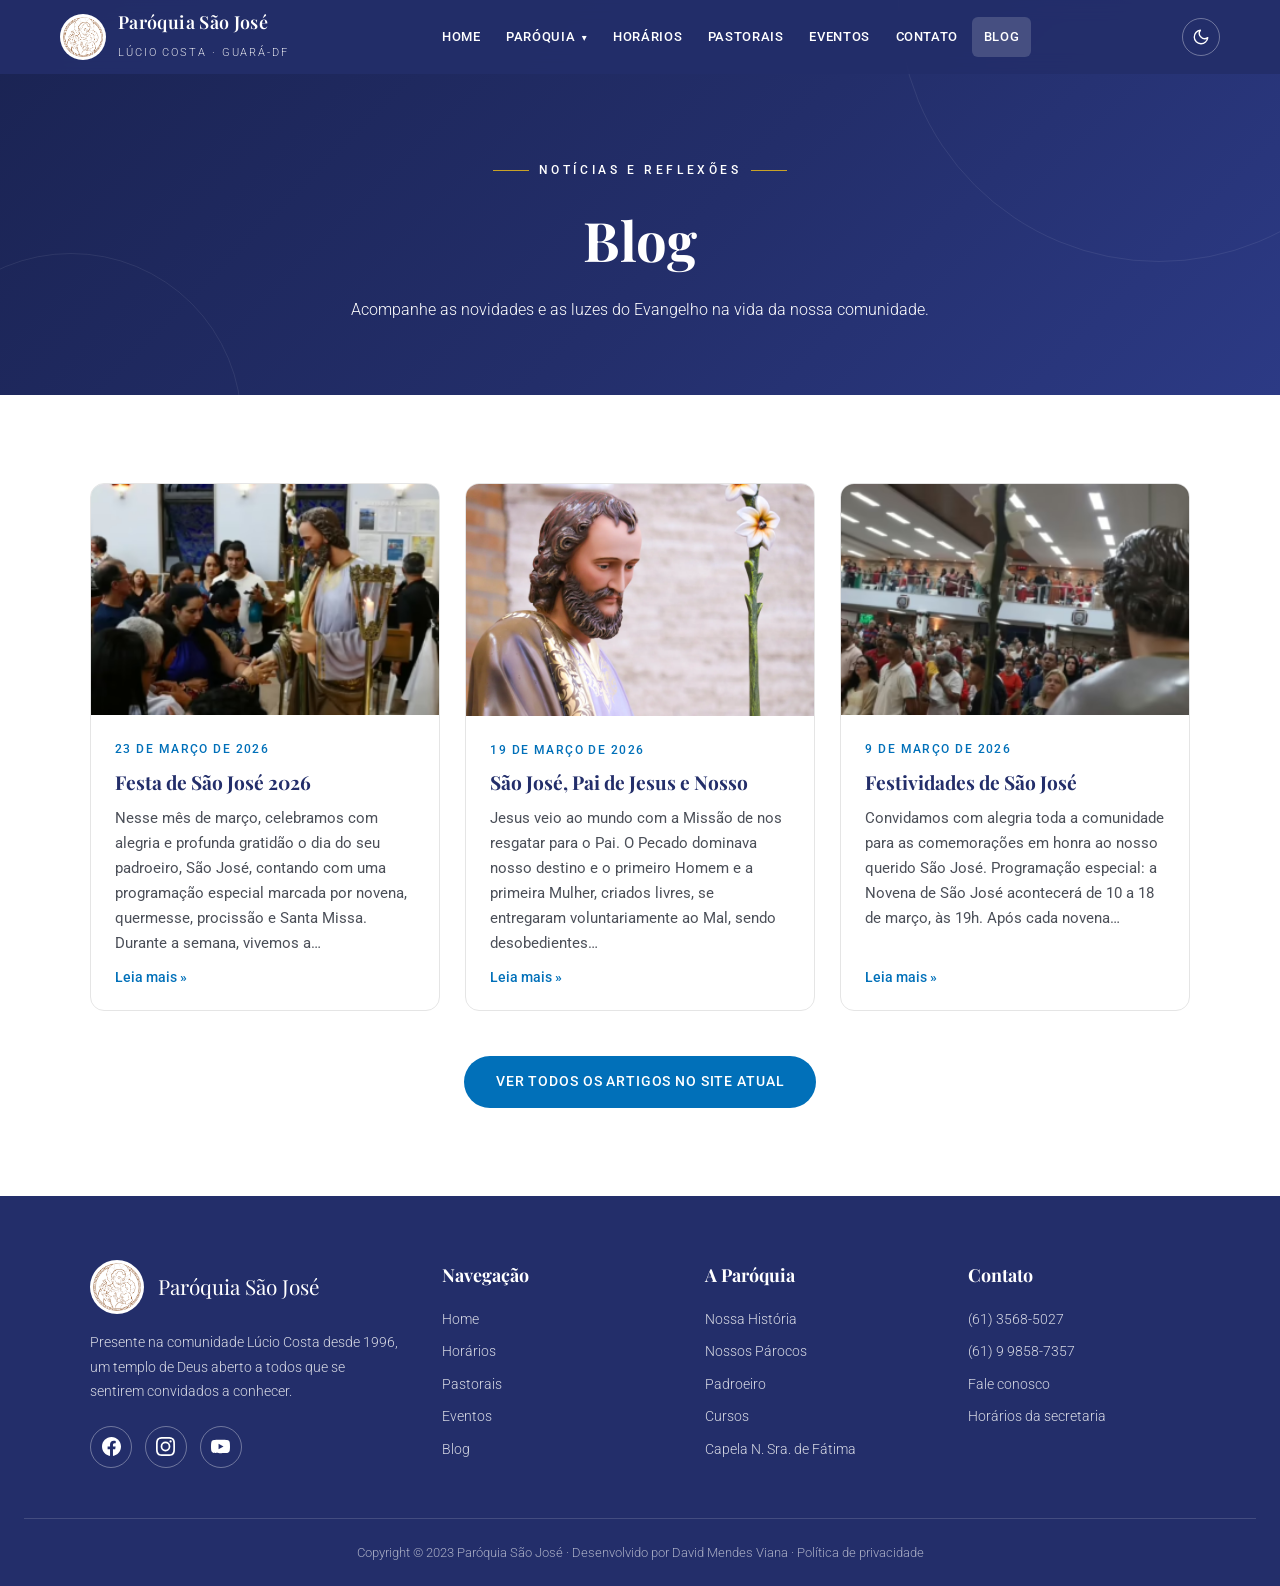
==== blog.html @ 18d9d304 "Site da Paróquia São José — redesign moderno com PWA, dark mode e SEO Co-Authored-By: Claude Fable 5" ====
<!DOCTYPE html>
<html lang="pt-BR">
<head>
<meta charset="UTF-8">
<meta name="viewport" content="width=device-width, initial-scale=1.0">
<title>Blog — Paróquia São José</title>
<meta name="description" content="Notícias, reflexões e comunicados da Paróquia São José.">
<link rel="icon" href="assets/img/cropped-Sao-Jose.png">
<meta name="theme-color" content="#232e6a">
<meta property="og:type" content="website">
<meta property="og:site_name" content="Paróquia São José">
<meta property="og:title" content="Blog — Paróquia São José">
<meta property="og:description" content="Notícias, reflexões e comunicados da Paróquia São José.">
<meta property="og:url" content="https://plc232007.github.io/paroquia-sao-jose/blog.html">
<meta property="og:image" content="https://plc232007.github.io/paroquia-sao-jose/assets/img/igrejacheia.webp">
<meta property="og:locale" content="pt_BR">
<meta name="twitter:card" content="summary_large_image">
<link rel="apple-touch-icon" href="./assets/img/icon-192.png">
<link rel="manifest" href="./manifest.webmanifest">
<link rel="preconnect" href="https://fonts.googleapis.com">
<link rel="preconnect" href="https://fonts.gstatic.com" crossorigin>
<link href="https://fonts.googleapis.com/css2?family=Playfair+Display:ital,wght@0,400;0,600;0,700;1,400&family=Roboto:wght@300;400;500;700&display=swap" rel="stylesheet">
<link rel="stylesheet" href="css/style.css">
</head>
<body data-raiz="./" data-pagina="blog">
<div id="menu-site"></div>

<section class="pagina-hero">
  <span class="selo">Notícias e reflexões</span>
  <h1>Blog</h1>
  <p class="sub">Acompanhe as novidades e as luzes do Evangelho na vida da nossa comunidade.</p>
</section>

<section>
  <div class="container">
    <div class="cards" style="grid-template-columns:repeat(auto-fit,minmax(280px,1fr))">
      <article class="card-blog revelar">
        <img src="assets/img/Festividades-de-Sao-Jose-300x200.avif" alt="Festa de São José 2026">
        <div class="corpo">
          <span class="data">23 de março de 2026</span>
          <h3><a href="https://www.paroquiasaojose.org/2026/03/23/festa-de-sao-jose-2026/" target="_blank" rel="noopener">Festa de São José 2026</a></h3>
          <p>Nesse mês de março, celebramos com alegria e profunda gratidão o dia do seu padroeiro, São José, contando com uma programação especial marcada por novena, quermesse, procissão e Santa Missa. Durante a semana, vivemos a…</p>
          <a class="leia" href="https://www.paroquiasaojose.org/2026/03/23/festa-de-sao-jose-2026/" target="_blank" rel="noopener">Leia mais »</a>
        </div>
      </article>
      <article class="card-blog revelar atraso-1">
        <img src="assets/img/IMG_9497.webp" alt="São José, Pai de Jesus e Nosso">
        <div class="corpo">
          <span class="data">19 de março de 2026</span>
          <h3><a href="https://www.paroquiasaojose.org/2026/03/19/sao-jose-pai-de-jesus-e-nosso/" target="_blank" rel="noopener">São José, Pai de Jesus e Nosso</a></h3>
          <p>Jesus veio ao mundo com a Missão de nos resgatar para o Pai. O Pecado dominava nosso destino e o primeiro Homem e a primeira Mulher, criados livres, se entregaram voluntariamente ao Mal, sendo desobedientes…</p>
          <a class="leia" href="https://www.paroquiasaojose.org/2026/03/19/sao-jose-pai-de-jesus-e-nosso/" target="_blank" rel="noopener">Leia mais »</a>
        </div>
      </article>
      <article class="card-blog revelar atraso-2">
        <img src="assets/img/WhatsApp-Image-2026-03-06-at-19.46.27-300x200.avif" alt="Festividades de São José">
        <div class="corpo">
          <span class="data">9 de março de 2026</span>
          <h3><a href="https://www.paroquiasaojose.org/2026/03/09/festividades-de-sao-jose/" target="_blank" rel="noopener">Festividades de São José</a></h3>
          <p>Convidamos com alegria toda a comunidade para as comemorações em honra ao nosso querido São José. Programação especial: a Novena de São José acontecerá de 10 a 18 de março, às 19h. Após cada novena…</p>
          <a class="leia" href="https://www.paroquiasaojose.org/2026/03/09/festividades-de-sao-jose/" target="_blank" rel="noopener">Leia mais »</a>
        </div>
      </article>
    </div>
    <p class="revelar" style="text-align:center;margin-top:2.8rem">
      <a class="btn btn-azul" href="https://www.paroquiasaojose.org/blog/" target="_blank" rel="noopener">Ver todos os artigos no site atual</a>
    </p>
  </div>
</section>

<div id="rodape-site"></div>
<script src="js/main.js"></script>
</body>
</html>
---- css/style.css ----
/* ==========================================================
   Paróquia São José — folha de estilos compartilhada
   Identidade: azul #232e6a / #0170B9 · Playfair Display + Roboto
   ========================================================== */
:root{
  --azul-escuro:#232e6a;
  --azul-escuro-2:#1a2352;
  --azul:#0170B9;
  --texto:#3a3a3a;
  --texto-suave:#4B4F58;
  --cinza-claro:#F5F5F5;
  --branco:#FFFFFF;
  --borda:#E5E5E5;
  --dourado:#c9a227;
  --superficie:#FFFFFF;
  --titulo:#232e6a;
  --hover-linha:#f0f5fb;
  --nota-bg:#fbf7ea;
  --nota-borda:#f0e6c8;
  --serif:'Playfair Display',Georgia,serif;
  --sans:'Roboto',system-ui,-apple-system,sans-serif;
}
*{margin:0;padding:0;box-sizing:border-box}
html{scroll-behavior:smooth}
body{font-family:var(--sans);color:var(--texto);background:var(--branco);line-height:1.7;overflow-x:hidden}
img{max-width:100%;display:block}
a{color:var(--azul);text-decoration:none}

/* ---------- Header ---------- */
header.topo{
  position:fixed;top:0;left:0;right:0;z-index:100;
  background:rgba(35,46,106,.92);backdrop-filter:blur(10px);
  transition:background .3s,box-shadow .3s;
}
header.topo.scrolled{background:rgba(35,46,106,.98);box-shadow:0 4px 24px rgba(0,0,0,.25)}
.nav-wrap{max-width:1200px;margin:0 auto;display:flex;align-items:center;justify-content:space-between;padding:.6rem 1.25rem}
.brand{display:flex;align-items:center;gap:.75rem;color:#fff}
.brand img{width:46px;height:46px;object-fit:contain;border-radius:50%;background:#fff;padding:3px;transition:transform .4s}
.brand:hover img{transform:rotate(-6deg) scale(1.05)}
.brand-name{font-family:var(--serif);font-size:1.12rem;font-weight:600;letter-spacing:.02em;line-height:1.2}
.brand-sub{font-size:.66rem;font-weight:300;letter-spacing:.18em;text-transform:uppercase;opacity:.85}
nav.menu>ul{display:flex;gap:.1rem;list-style:none;align-items:center}
nav.menu a{color:#fff;font-size:.82rem;font-weight:500;letter-spacing:.05em;text-transform:uppercase;padding:.55rem .75rem;border-radius:6px;display:block;transition:background .25s}
nav.menu a:hover{background:rgba(255,255,255,.12)}
nav.menu a.ativo{background:rgba(255,255,255,.16)}
.tem-sub{position:relative}
.tem-sub>a::after{content:'▾';font-size:.62rem;margin-left:.4rem;display:inline-block;transition:transform .3s}
.submenu{list-style:none;position:absolute;top:100%;left:0;min-width:240px;background:var(--superficie);border-radius:10px;box-shadow:0 18px 44px rgba(20,27,66,.25);padding:.5rem;opacity:0;visibility:hidden;transform:translateY(12px);transition:opacity .28s,transform .28s,visibility .28s}
.tem-sub:hover .submenu,.tem-sub:focus-within .submenu{opacity:1;visibility:visible;transform:translateY(4px)}
.tem-sub:hover>a::after{transform:rotate(180deg)}
.submenu a{color:var(--titulo);text-transform:none;letter-spacing:0;font-size:.9rem;padding:.55rem .8rem;border-radius:7px}
.submenu a:hover{background:var(--cinza-claro);color:var(--azul)}
.menu-btn{display:none;background:none;border:none;cursor:pointer;width:44px;height:44px;position:relative;z-index:110}
.menu-btn span{display:block;width:24px;height:2px;background:#fff;margin:5px auto;border-radius:2px;transition:transform .3s,opacity .3s}
.menu-btn.aberto span:nth-child(1){transform:translateY(7px) rotate(45deg)}
.menu-btn.aberto span:nth-child(2){opacity:0}
.menu-btn.aberto span:nth-child(3){transform:translateY(-7px) rotate(-45deg)}

/* ---------- Heros ---------- */
.hero{min-height:92vh;display:flex;align-items:center;justify-content:center;text-align:center;position:relative;color:#fff;padding:7rem 1.5rem 5rem;overflow:hidden}
.hero-bg{position:absolute;inset:-12% 0;background:center/cover no-repeat;will-change:transform;z-index:-2}
.hero::after{content:'';position:absolute;inset:0;background:linear-gradient(180deg,rgba(35,46,106,.82) 0%,rgba(35,46,106,.6) 50%,rgba(24,32,74,.9) 100%);z-index:-1}
.hero-conteudo{max-width:840px}
.selo{display:inline-flex;align-items:center;gap:.6rem;font-size:.75rem;letter-spacing:.3em;text-transform:uppercase;font-weight:500}
.selo::before,.selo::after{content:'';width:36px;height:1px;background:var(--dourado)}
.hero h1{font-family:var(--serif);font-size:clamp(2.4rem,6.5vw,4.4rem);font-weight:700;margin:.9rem 0 1.2rem}
.hero p.sub{font-size:clamp(1rem,2.2vw,1.2rem);font-weight:300;max-width:660px;margin:0 auto}
.hero .acoes{margin-top:2.4rem;display:flex;gap:1rem;justify-content:center;flex-wrap:wrap}
.hero .anim1{opacity:0;animation:subir 1s .2s forwards}
.hero .anim2{opacity:0;animation:subir 1s .45s forwards}
.hero .anim3{opacity:0;animation:subir 1s .7s forwards}
.hero .anim4{opacity:0;animation:subir 1s .95s forwards}
.seta-baixo{position:absolute;bottom:2rem;left:50%;transform:translateX(-50%);opacity:0;animation:subir 1s 1.3s forwards}
.seta-baixo span{display:block;width:22px;height:22px;border-right:2px solid rgba(255,255,255,.7);border-bottom:2px solid rgba(255,255,255,.7);transform:rotate(45deg);animation:flutuar 1.8s ease-in-out infinite}
@keyframes subir{from{opacity:0;transform:translateY(28px)}to{opacity:1;transform:translateY(0)}}
@keyframes flutuar{0%,100%{transform:rotate(45deg) translate(0,0)}50%{transform:rotate(45deg) translate(6px,6px)}}

/* Hero compacto das páginas internas */
.pagina-hero{position:relative;color:#fff;text-align:center;padding:9.5rem 1.5rem 4.5rem;background:linear-gradient(135deg,var(--azul-escuro-2),var(--azul-escuro) 55%,#2c3a85);overflow:hidden}
.pagina-hero::before{content:'';position:absolute;width:520px;height:520px;border-radius:50%;border:1px solid rgba(255,255,255,.08);top:-260px;right:-140px}
.pagina-hero::after{content:'';position:absolute;width:340px;height:340px;border-radius:50%;border:1px solid rgba(255,255,255,.08);bottom:-200px;left:-100px}
.pagina-hero h1{font-family:var(--serif);font-size:clamp(2.1rem,5vw,3.4rem);font-weight:700;margin:.8rem 0 .6rem;opacity:0;animation:subir .9s .3s forwards}
.pagina-hero .selo{opacity:0;animation:subir .9s .1s forwards}
.pagina-hero p.sub{max-width:640px;margin:0 auto;font-weight:300;opacity:0;animation:subir .9s .5s forwards}
.pagina-hero.com-foto{background:none}
.pagina-hero .foto-fundo{position:absolute;inset:0;background:center/cover no-repeat;z-index:-2}
.pagina-hero .veu{position:absolute;inset:0;background:linear-gradient(180deg,rgba(35,46,106,.88),rgba(26,35,82,.82));z-index:-1}

/* ---------- Seções ---------- */
section{padding:5.5rem 1.5rem}
.container{max-width:1100px;margin:0 auto}
.container-estreito{max-width:820px;margin:0 auto}
.titulo-secao{text-align:center;margin-bottom:3.2rem}
.titulo-secao .rotulo{font-size:.75rem;letter-spacing:.3em;text-transform:uppercase;color:var(--azul);font-weight:500}
.titulo-secao h2{font-family:var(--serif);font-size:clamp(1.9rem,4.5vw,2.8rem);color:var(--titulo);margin-top:.5rem}
.titulo-secao .traco{width:56px;height:3px;background:var(--dourado);margin:1.1rem auto 0;border-radius:2px}
.titulo-secao.esq{text-align:left}
.titulo-secao.esq .traco{margin-left:0}
.fundo-cinza{background:var(--cinza-claro)}
.fundo-degrade{background:linear-gradient(180deg,var(--cinza-claro),var(--branco))}

/* Botões */
.btn{display:inline-block;padding:.85rem 2rem;border-radius:999px;font-weight:500;font-size:.9rem;letter-spacing:.06em;text-transform:uppercase;transition:transform .3s,box-shadow .3s,background .3s;will-change:transform}
.btn-solido{background:var(--dourado);color:#1d1503}
.btn-solido:hover{transform:translateY(-3px);box-shadow:0 12px 28px rgba(201,162,39,.4)}
.btn-contorno{border:1.5px solid rgba(255,255,255,.65);color:#fff}
.btn-contorno:hover{background:rgba(255,255,255,.14);transform:translateY(-3px)}
.btn-azul{background:var(--azul);color:#fff}
.btn-azul:hover{background:var(--azul-escuro);transform:translateY(-3px);box-shadow:0 12px 28px rgba(1,112,185,.35)}

/* Cards */
.cards{display:grid;grid-template-columns:repeat(auto-fit,minmax(260px,1fr));gap:1.6rem}
.card{background:var(--superficie);border:1px solid var(--borda);border-radius:14px;padding:2.2rem 1.8rem;transition:transform .35s,box-shadow .35s,border-color .35s}
.card:hover{transform:translateY(-6px);box-shadow:0 18px 44px rgba(35,46,106,.13);border-color:var(--azul)}
.card.centro{text-align:center}
.card .icone{width:62px;height:62px;margin-bottom:1.2rem;border-radius:50%;background:linear-gradient(135deg,var(--azul-escuro),var(--azul));display:flex;align-items:center;justify-content:center}
.card.centro .icone{margin-left:auto;margin-right:auto}
.card .icone svg{width:28px;height:28px;fill:none;stroke:#fff;stroke-width:1.7;stroke-linecap:round;stroke-linejoin:round}
.card h3{font-family:var(--serif);color:var(--titulo);font-size:1.25rem;margin-bottom:.7rem}
.card p{font-size:.95rem;color:var(--texto-suave)}
.card .numero{font-family:var(--serif);font-size:2.6rem;font-weight:700;color:var(--azul);line-height:1;display:block;margin-bottom:.4rem}

/* Cards com foto (atalhos da home, blog, eventos) */
.card-foto{position:relative;border-radius:14px;overflow:hidden;display:block;box-shadow:0 10px 30px rgba(35,46,106,.12);transition:transform .35s,box-shadow .35s}
.card-foto img{width:100%;aspect-ratio:4/3;object-fit:cover;transition:transform .6s}
.card-foto:hover{transform:translateY(-6px);box-shadow:0 20px 48px rgba(35,46,106,.22)}
.card-foto:hover img{transform:scale(1.06)}
.card-foto .legenda{position:absolute;inset:auto 0 0;padding:2.2rem 1.4rem 1.2rem;background:linear-gradient(transparent,rgba(24,32,74,.92));color:#fff;font-family:var(--serif);font-size:1.35rem;font-weight:600}
.card-foto .legenda small{display:block;font-family:var(--sans);font-size:.72rem;letter-spacing:.2em;text-transform:uppercase;font-weight:400;opacity:.85}

/* Blog */
.card-blog{background:var(--superficie);border:1px solid var(--borda);border-radius:14px;overflow:hidden;display:flex;flex-direction:column;transition:transform .35s,box-shadow .35s}
.card-blog:hover{transform:translateY(-6px);box-shadow:0 18px 44px rgba(35,46,106,.14)}
.card-blog img{aspect-ratio:3/2;object-fit:cover;width:100%}
.card-blog .corpo{padding:1.5rem 1.5rem 1.3rem;display:flex;flex-direction:column;gap:.6rem;flex:1}
.card-blog h3{font-family:var(--serif);font-size:1.2rem;line-height:1.4}
.card-blog h3 a{color:var(--titulo)}
.card-blog h3 a:hover{color:var(--azul)}
.card-blog p{font-size:.92rem;color:var(--texto-suave);flex:1}
.card-blog .data{font-size:.75rem;letter-spacing:.12em;text-transform:uppercase;color:var(--azul);font-weight:500}
.card-blog .leia{font-weight:500;font-size:.88rem}

/* ---------- Linha do tempo ---------- */
.timeline{position:relative;max-width:900px;margin:0 auto}
.timeline::before{content:'';position:absolute;left:50%;top:0;bottom:0;width:2px;background:linear-gradient(var(--borda),var(--azul),var(--borda));transform:translateX(-50%)}
.evento{position:relative;width:50%;padding:0 2.6rem 3.2rem}
.evento:nth-child(odd){left:0;text-align:right}
.evento:nth-child(even){left:50%;text-align:left}
.evento .ponto{position:absolute;top:.35rem;width:16px;height:16px;border-radius:50%;background:var(--superficie);border:4px solid var(--azul);box-shadow:0 0 0 5px rgba(1,112,185,.15)}
.evento:nth-child(odd) .ponto{right:-8px}
.evento:nth-child(even) .ponto{left:-8px}
.evento .ano{font-family:var(--serif);font-size:1.7rem;font-weight:700;color:var(--azul);line-height:1}
.evento h3{font-size:1.05rem;color:var(--titulo);margin:.5rem 0 .55rem;font-weight:700}
.evento p{font-size:.95rem;color:var(--texto-suave)}
.cartao{background:var(--superficie);border:1px solid var(--borda);border-radius:12px;padding:1.5rem 1.6rem;box-shadow:0 8px 28px rgba(35,46,106,.07);transition:transform .35s,box-shadow .35s}
.cartao:hover{transform:translateY(-5px);box-shadow:0 16px 40px rgba(35,46,106,.14)}

/* ---------- Faixa de citação ---------- */
.faixa{position:relative;color:#fff;text-align:center;padding:6.5rem 1.5rem;background:center/cover fixed no-repeat}
.faixa::after{content:'';position:absolute;inset:0;background:rgba(35,46,106,.85)}
.faixa .container{position:relative;z-index:1;max-width:780px}
.faixa blockquote{font-family:var(--serif);font-size:clamp(1.3rem,3vw,1.9rem);font-style:italic;line-height:1.6}
.faixa cite{display:block;margin-top:1.4rem;font-family:var(--sans);font-style:normal;font-size:.8rem;letter-spacing:.25em;text-transform:uppercase;opacity:.85}

/* ---------- Duas colunas texto+foto ---------- */
.duas-colunas{display:grid;grid-template-columns:1.1fr 1fr;gap:3.5rem;align-items:center}
.duas-colunas.invertido{grid-template-columns:1fr 1.1fr}
.duas-colunas .texto p{font-size:1.05rem;color:var(--texto-suave);margin-bottom:1.1rem}
.duas-colunas .texto p:last-child{margin-bottom:0}
.duas-colunas .destaque{font-family:var(--serif);font-size:1.4rem;line-height:1.5;color:var(--titulo);margin-bottom:1.4rem}
.moldura{position:relative}
.moldura img{border-radius:14px;box-shadow:0 24px 60px rgba(35,46,106,.22);width:100%;object-fit:cover}
.moldura::before{content:'';position:absolute;inset:1.2rem -1.2rem -1.2rem 1.2rem;border:2px solid var(--dourado);border-radius:14px;z-index:-1}
.moldura.esq::before{inset:1.2rem 1.2rem -1.2rem -1.2rem}

/* ---------- Tabelas de horários ---------- */
.tabela-horarios{background:var(--superficie);border-radius:14px;overflow:hidden;box-shadow:0 12px 36px rgba(35,46,106,.1);border:1px solid var(--borda)}
.tabela-horarios .cabecalho{background:linear-gradient(135deg,var(--azul-escuro),var(--azul));color:#fff;padding:1.1rem 1.8rem;font-family:var(--serif);font-size:1.15rem;font-weight:600;display:flex;align-items:center;gap:.7rem}
.linha-h{display:flex;justify-content:space-between;align-items:baseline;gap:1rem;padding:1rem 1.8rem;border-bottom:1px solid var(--cinza-claro);transition:background .25s}
.linha-h:last-child{border-bottom:none}
.linha-h:hover{background:var(--hover-linha)}
.linha-h .dia{font-weight:500;color:var(--titulo)}
.linha-h .hora{font-family:var(--serif);font-weight:700;color:var(--azul);text-align:right}
.linha-h .hora small{display:block;font-family:var(--sans);font-weight:400;font-size:.75rem;color:var(--texto-suave)}
.nota{font-size:.85rem;color:var(--texto-suave);padding:.9rem 1.8rem;background:var(--nota-bg);border-top:1px solid var(--nota-borda)}

/* ---------- Acordeão (pastorais, cursos) ---------- */
.acordeao{border:1px solid var(--borda);border-radius:12px;background:var(--superficie);margin-bottom:1rem;overflow:hidden;box-shadow:0 6px 20px rgba(35,46,106,.06);transition:box-shadow .3s}
.acordeao[open]{box-shadow:0 14px 40px rgba(35,46,106,.13)}
.acordeao summary{list-style:none;cursor:pointer;display:flex;align-items:center;gap:1rem;padding:1.2rem 1.5rem;font-weight:600;color:var(--titulo);font-size:1.05rem;transition:background .25s}
.acordeao summary::-webkit-details-marker{display:none}
.acordeao summary:hover{background:var(--cinza-claro)}
.acordeao summary .mais{margin-left:auto;width:28px;height:28px;border-radius:50%;border:1.5px solid var(--azul);color:var(--azul);display:flex;align-items:center;justify-content:center;font-size:1.1rem;font-weight:400;flex-shrink:0;transition:transform .35s,background .35s,color .35s}
.acordeao[open] summary .mais{transform:rotate(45deg);background:var(--azul);color:#fff}
.acordeao .conteudo{padding:.2rem 1.6rem 1.6rem;color:var(--texto-suave);font-size:.96rem}
.acordeao .conteudo p{margin-bottom:.9rem}
.acordeao .conteudo p:last-child{margin-bottom:0}
.acordeao .conteudo ul{margin:.4rem 0 1rem 1.3rem}
.acordeao .conteudo img{border-radius:10px;margin-top:1rem;max-height:340px;object-fit:cover;width:100%}
.busca-wrap{max-width:520px;margin:0 auto 2.6rem;position:relative}
.busca-wrap input{width:100%;padding:.95rem 1.3rem .95rem 3rem;border:1.5px solid var(--borda);border-radius:999px;font-size:1rem;font-family:var(--sans);color:var(--texto);background:var(--superficie);outline:none;transition:border-color .3s,box-shadow .3s}
.busca-wrap input:focus{border-color:var(--azul);box-shadow:0 0 0 4px rgba(1,112,185,.12)}
.busca-wrap svg{position:absolute;left:1.1rem;top:50%;transform:translateY(-50%);width:18px;height:18px;stroke:var(--texto-suave);fill:none;stroke-width:2;stroke-linecap:round}

/* ---------- Perfis (párocos) ---------- */
.perfil{display:grid;grid-template-columns:340px 1fr;gap:3rem;align-items:start;margin-bottom:4.5rem}
.perfil:last-child{margin-bottom:0}
.perfil.invertido{grid-template-columns:1fr 340px}
.perfil.invertido .perfil-foto{order:2}
.perfil-foto img{border-radius:14px;box-shadow:0 20px 50px rgba(35,46,106,.2);width:100%;aspect-ratio:5/6;object-fit:cover}
.perfil h3{font-family:var(--serif);font-size:1.8rem;color:var(--titulo);margin-bottom:.3rem}
.perfil .cargo{font-size:.78rem;letter-spacing:.22em;text-transform:uppercase;color:var(--azul);font-weight:500;display:block;margin-bottom:1.2rem}
.perfil p{color:var(--texto-suave);margin-bottom:1rem}

/* ---------- Blocos de oração ---------- */
.oracao{background:var(--superficie);border-left:4px solid var(--dourado);border-radius:0 14px 14px 0;padding:2rem 2.2rem;box-shadow:0 10px 32px rgba(35,46,106,.08);margin-bottom:1.8rem}
.oracao h3{font-family:var(--serif);color:var(--titulo);font-size:1.35rem;margin-bottom:1rem}
.oracao p{color:var(--texto-suave);margin-bottom:.9rem}
.oracao p:last-child{margin-bottom:0}
.oracao.centrada{text-align:center;border-left:none;border-top:4px solid var(--dourado);border-radius:0 0 14px 14px}

/* ---------- Contato ---------- */
.contato-cards{display:grid;grid-template-columns:repeat(auto-fit,minmax(240px,1fr));gap:1.6rem}
.mapa{border-radius:14px;overflow:hidden;box-shadow:0 16px 44px rgba(35,46,106,.14);border:1px solid var(--borda)}
.mapa iframe{width:100%;height:420px;border:0;display:block}

/* ---------- Revelar ao rolar ---------- */
.revelar{opacity:0;transform:translateY(36px);transition:opacity .8s ease,transform .8s ease}
.revelar.visivel{opacity:1;transform:translateY(0)}
.revelar-esq{opacity:0;transform:translateX(-40px);transition:opacity .8s ease,transform .8s ease}
.revelar-dir{opacity:0;transform:translateX(40px);transition:opacity .8s ease,transform .8s ease}
.revelar-esq.visivel,.revelar-dir.visivel{opacity:1;transform:translateX(0)}
.atraso-1{transition-delay:.12s}
.atraso-2{transition-delay:.24s}
.atraso-3{transition-delay:.36s}

/* ---------- Rodapé ---------- */
footer.rodape{background:var(--azul-escuro);color:#fff;padding:4rem 1.5rem 0}
.rodape-grid{max-width:1100px;margin:0 auto;display:grid;grid-template-columns:1.4fr 1fr 1fr 1fr;gap:2.6rem;padding-bottom:3rem}
.rodape-grid h4{font-family:var(--serif);font-size:1.12rem;margin-bottom:1.1rem}
.rodape-grid p,.rodape-grid a,.rodape-grid li{color:rgba(255,255,255,.82);font-size:.9rem;font-weight:300}
.rodape-grid ul{list-style:none}
.rodape-grid li{margin-bottom:.5rem}
.rodape-grid a:hover{color:#fff;text-decoration:underline}
.rodape-marca{display:flex;align-items:center;gap:.9rem;margin-bottom:1.1rem}
.rodape-marca img{width:54px;height:54px;border-radius:50%;background:#fff;padding:3px}
.rodape-marca span{font-family:var(--serif);font-size:1.3rem}
.sociais{display:flex;gap:.8rem;margin-top:1.3rem}
.sociais a{width:42px;height:42px;border-radius:50%;border:1px solid rgba(255,255,255,.35);display:flex;align-items:center;justify-content:center;transition:background .3s,transform .3s,border-color .3s}
.sociais a:hover{background:var(--azul);border-color:var(--azul);transform:translateY(-4px);text-decoration:none}
.sociais svg{width:19px;height:19px;fill:#fff}
.rodape-base{border-top:1px solid rgba(255,255,255,.15);padding:1.4rem;text-align:center;font-size:.8rem;color:rgba(255,255,255,.6);font-weight:300}
.rodape-base a{color:inherit}

/* ---------- Mobile ---------- */
@media (max-width:940px){
  .menu-btn{display:block}
  nav.menu{position:fixed;inset:0;background:rgba(28,37,88,.98);backdrop-filter:blur(12px);transform:translateX(100%);transition:transform .4s cubic-bezier(.4,0,.2,1);overflow-y:auto;display:flex;align-items:flex-start;justify-content:center;padding:5.5rem 1.5rem 2rem}
  nav.menu.aberto{transform:translateX(0)}
  nav.menu>ul{flex-direction:column;text-align:center;gap:.35rem;width:100%;max-width:400px}
  nav.menu a{font-size:1.08rem;padding:.75rem 1.5rem}
  .submenu{position:static;min-width:0;background:rgba(255,255,255,.07);box-shadow:none;opacity:1;visibility:visible;transform:none;display:none;padding:.35rem;margin-top:.3rem}
  .tem-sub.expandido .submenu{display:block}
  .submenu a{color:#fff;font-size:.95rem}
  .submenu a:hover{background:rgba(255,255,255,.1);color:#fff}
  .duas-colunas,.duas-colunas.invertido{grid-template-columns:1fr;gap:2.5rem}
  .duas-colunas .moldura{order:-1}
  .moldura::before{display:none}
  .perfil,.perfil.invertido{grid-template-columns:1fr}
  .perfil.invertido .perfil-foto{order:0}
  .perfil-foto img{max-width:340px;margin:0 auto}
  .timeline::before{left:10px}
  .evento{width:100%;left:0!important;text-align:left!important;padding:0 0 2.4rem 2.6rem}
  .evento .ponto{left:2px!important;right:auto!important}
  .rodape-grid{grid-template-columns:1fr 1fr;gap:2rem}
  .faixa{background-attachment:scroll}
  section{padding:4rem 1.25rem}
  .pagina-hero{padding:8rem 1.25rem 3.5rem}
}
@media (max-width:560px){
  .rodape-grid{grid-template-columns:1fr;text-align:center}
  .rodape-marca,.sociais{justify-content:center}
  .mapa iframe{height:320px}
}
@media (prefers-reduced-motion:reduce){
  *,*::before,*::after{animation-duration:.01ms!important;transition-duration:.01ms!important}
  html{scroll-behavior:auto}
  .hero .anim1,.hero .anim2,.hero .anim3,.hero .anim4,.seta-baixo,
  .pagina-hero h1,.pagina-hero .selo,.pagina-hero p.sub{opacity:1}
  .revelar,.revelar-esq,.revelar-dir{opacity:1;transform:none}
}

/* ==========================================================
   Tema escuro
   ========================================================== */
:root[data-tema="escuro"]{
  --branco:#0e1326;
  --cinza-claro:#141a30;
  --borda:#2a3255;
  --texto:#d9dcec;
  --texto-suave:#a9b0ca;
  --superficie:#1a2140;
  --titulo:#c9d3ff;
  --azul:#4da3e8;
  --hover-linha:#20294d;
  --nota-bg:#241f0e;
  --nota-borda:#4a3f1a;
}
:root[data-tema="escuro"] .card .icone,
:root[data-tema="escuro"] .tabela-horarios .cabecalho{background:linear-gradient(135deg,#2c3a85,#0170B9)}
:root[data-tema="escuro"] .card-foto .legenda{background:linear-gradient(transparent,rgba(8,11,26,.95))}
:root[data-tema="escuro"] .btn-azul{background:#0170B9}
html{color-scheme:light}
:root[data-tema="escuro"]{color-scheme:dark}

/* Botão de tema no cabeçalho */
.tema-btn{background:none;border:1px solid rgba(255,255,255,.35);border-radius:50%;width:38px;height:38px;min-width:38px;color:#fff;cursor:pointer;display:flex;align-items:center;justify-content:center;margin-left:.6rem;transition:background .3s,transform .3s}
.tema-btn:hover{background:rgba(255,255,255,.15);transform:rotate(18deg)}
.tema-btn svg{width:18px;height:18px;fill:none;stroke:#fff;stroke-width:1.8;stroke-linecap:round;stroke-linejoin:round}

/* Barra de progresso de leitura */
#barraProgresso{position:fixed;top:0;left:0;height:3px;width:0;background:linear-gradient(90deg,var(--dourado),#e8cd63);z-index:200;transition:width .1s linear}

/* Botão voltar ao topo */
#btnTopo{position:fixed;bottom:1.6rem;right:1.6rem;width:46px;height:46px;border-radius:50%;background:var(--azul);color:#fff;border:none;cursor:pointer;box-shadow:0 10px 26px rgba(1,112,185,.4);display:flex;align-items:center;justify-content:center;opacity:0;visibility:hidden;transform:translateY(14px);transition:opacity .35s,transform .35s,visibility .35s,background .3s;z-index:90}
#btnTopo.visivel{opacity:1;visibility:visible;transform:none}
#btnTopo:hover{background:var(--azul-escuro)}
#btnTopo svg{width:20px;height:20px;fill:none;stroke:#fff;stroke-width:2;stroke-linecap:round;stroke-linejoin:round}

/* Lightbox */
#lightbox{position:fixed;inset:0;background:rgba(8,11,26,.93);z-index:300;display:flex;flex-direction:column;align-items:center;justify-content:center;gap:1rem;padding:2rem;opacity:0;visibility:hidden;transition:opacity .3s,visibility .3s;cursor:zoom-out}
#lightbox.aberto{opacity:1;visibility:visible}
#lightbox img{max-width:min(92vw,1100px);max-height:80vh;border-radius:10px;box-shadow:0 30px 80px rgba(0,0,0,.55);transform:scale(.94);transition:transform .3s}
#lightbox.aberto img{transform:scale(1)}
#lightbox .legenda-lb{color:rgba(255,255,255,.85);font-size:.9rem;text-align:center;max-width:640px}
#lightbox .fechar-lb{position:absolute;top:1.2rem;right:1.4rem;background:rgba(255,255,255,.12);border:none;color:#fff;width:44px;height:44px;border-radius:50%;font-size:1.5rem;cursor:pointer;transition:background .3s,transform .3s}
#lightbox .fechar-lb:hover{background:rgba(255,255,255,.25);transform:rotate(90deg)}
.moldura img,.perfil-foto img,.acordeao .conteudo img,a.lightbox{cursor:zoom-in}

/* Efeito Ken Burns no hero */
.hero-bg{animation:kenburns 24s ease-in-out infinite alternate}
@keyframes kenburns{from{scale:1}to{scale:1.1}}

/* Transição entre páginas */
body{animation:aparecerPagina .45s ease both}
@keyframes aparecerPagina{from{opacity:0}to{opacity:1}}
body.saindo{opacity:0;transition:opacity .18s ease}

/* Cartão "próxima missa" do hero */
.proxima-missa{margin-top:2.4rem;display:inline-flex;flex-direction:column;gap:.15rem;background:rgba(255,255,255,.1);border:1px solid rgba(255,255,255,.28);backdrop-filter:blur(8px);border-radius:14px;padding:.95rem 2.2rem}
.proxima-missa .rotulo-pm{font-size:.68rem;letter-spacing:.28em;text-transform:uppercase;opacity:.85}
.proxima-missa .valor-pm{font-family:var(--serif);font-size:1.35rem;font-weight:700}
.proxima-missa .local-pm{font-size:.8rem;font-weight:300;opacity:.9}
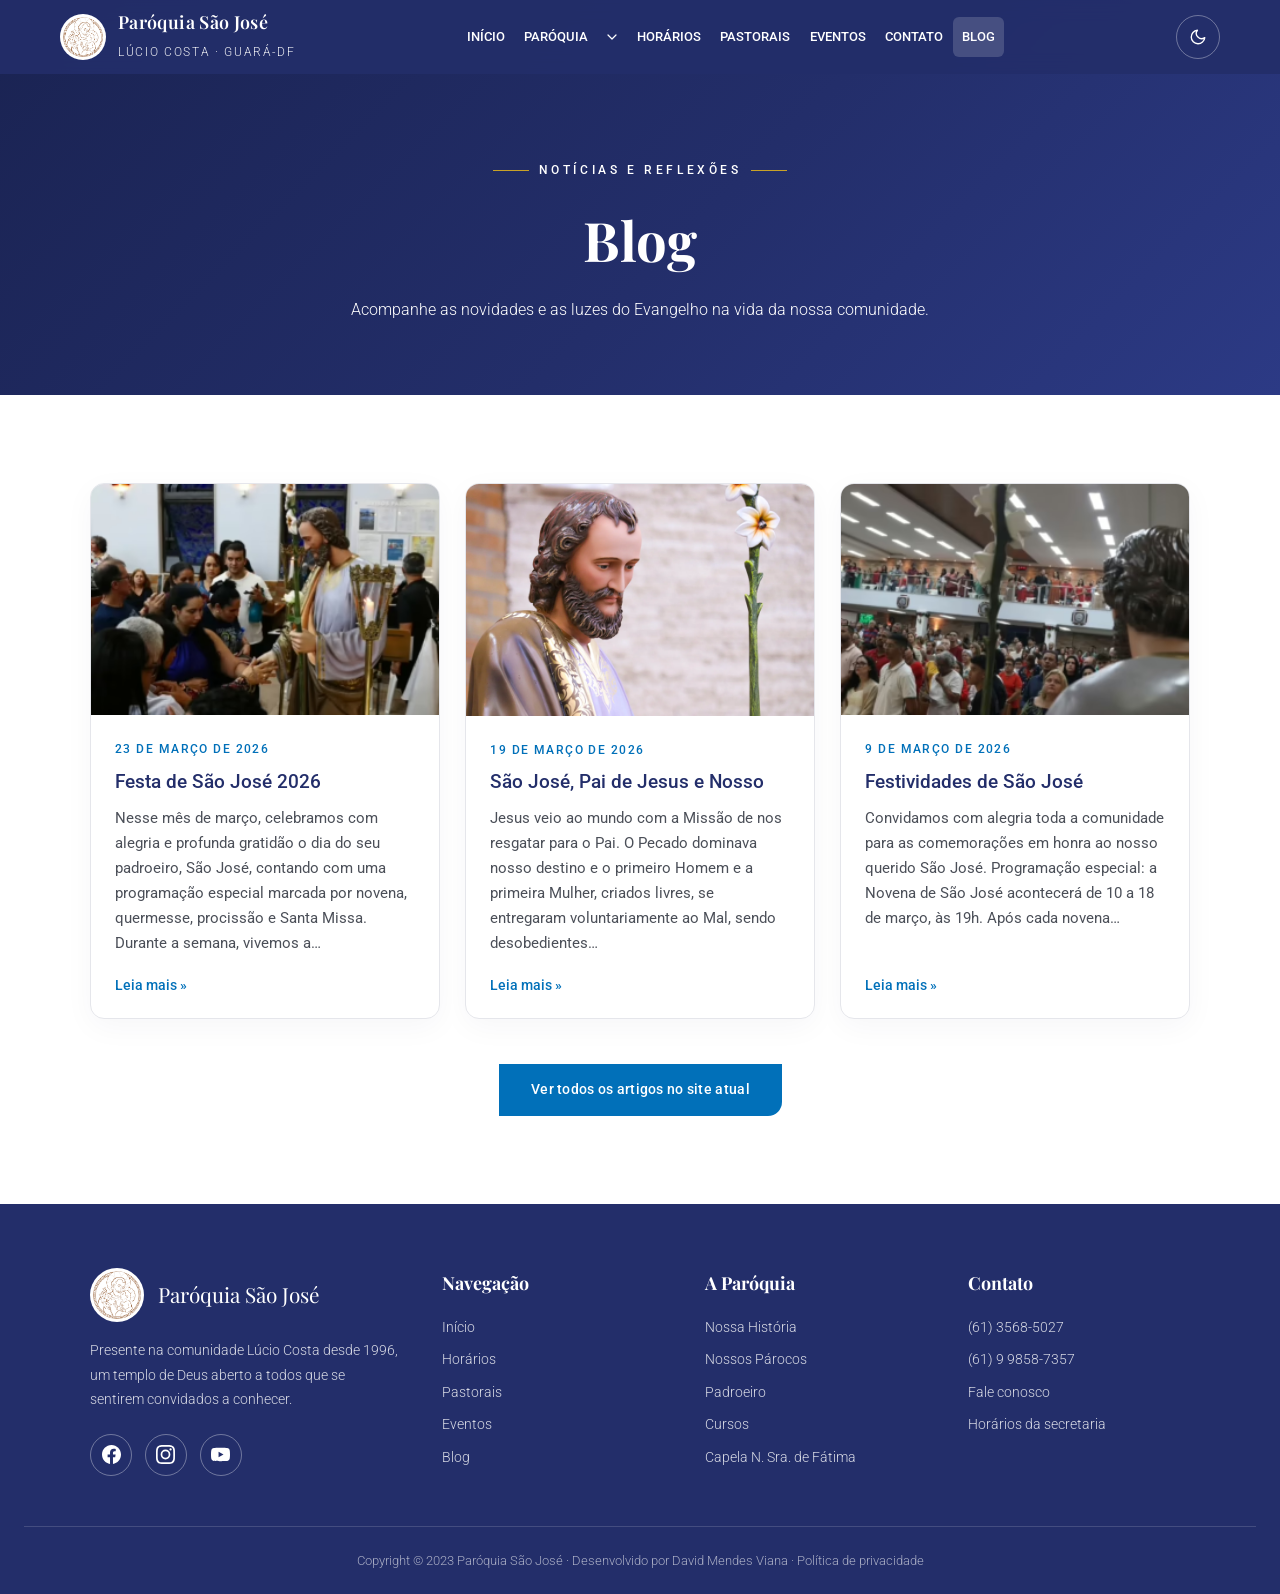
==== commit 0b5448da: "Moderniza interface e corrige navegação e acessibilidade" ====
--- a/blog.html
+++ b/blog.html
@@ -23,7 +23,9 @@
 <link rel="stylesheet" href="css/style.css">
 </head>
 <body data-raiz="./" data-pagina="blog">
+<a class="pular-conteudo" href="#conteudo">Pular para o conteúdo</a>
 <div id="menu-site"></div>
+<main id="conteudo" tabindex="-1">
 
 <section class="pagina-hero">
   <span class="selo">Notícias e reflexões</span>
@@ -35,7 +37,7 @@
   <div class="container">
     <div class="cards" style="grid-template-columns:repeat(auto-fit,minmax(280px,1fr))">
       <article class="card-blog revelar">
-        <img src="assets/img/Festividades-de-Sao-Jose-300x200.avif" alt="Festa de São José 2026">
+        <img loading="lazy" decoding="async" src="assets/img/Festividades-de-Sao-Jose-300x200.avif" alt="Festa de São José 2026">
         <div class="corpo">
           <span class="data">23 de março de 2026</span>
           <h3><a href="https://www.paroquiasaojose.org/2026/03/23/festa-de-sao-jose-2026/" target="_blank" rel="noopener">Festa de São José 2026</a></h3>
@@ -44,7 +46,7 @@
         </div>
       </article>
       <article class="card-blog revelar atraso-1">
-        <img src="assets/img/IMG_9497.webp" alt="São José, Pai de Jesus e Nosso">
+        <img loading="lazy" decoding="async" src="assets/img/IMG_9497.webp" alt="São José, Pai de Jesus e Nosso">
         <div class="corpo">
           <span class="data">19 de março de 2026</span>
           <h3><a href="https://www.paroquiasaojose.org/2026/03/19/sao-jose-pai-de-jesus-e-nosso/" target="_blank" rel="noopener">São José, Pai de Jesus e Nosso</a></h3>
@@ -53,7 +55,7 @@
         </div>
       </article>
       <article class="card-blog revelar atraso-2">
-        <img src="assets/img/WhatsApp-Image-2026-03-06-at-19.46.27-300x200.avif" alt="Festividades de São José">
+        <img loading="lazy" decoding="async" src="assets/img/WhatsApp-Image-2026-03-06-at-19.46.27-300x200.avif" alt="Festividades de São José">
         <div class="corpo">
           <span class="data">9 de março de 2026</span>
           <h3><a href="https://www.paroquiasaojose.org/2026/03/09/festividades-de-sao-jose/" target="_blank" rel="noopener">Festividades de São José</a></h3>
@@ -68,6 +70,7 @@
   </div>
 </section>
 
+</main>
 <div id="rodape-site"></div>
 <script src="js/main.js"></script>
 </body>
--- a/css/style.css
+++ b/css/style.css
@@ -19,6 +19,9 @@
   --nota-borda:#f0e6c8;
   --serif:'Playfair Display',Georgia,serif;
   --sans:'Roboto',system-ui,-apple-system,sans-serif;
+  --azul-escuro-rgb:35,46,106;   /* mesmo azul, em canais, para uso com alpha */
+  --foco:#232e6a;      /* anel de foco escuro — aparece sobre fundo claro */
+  --foco-halo:#ffffff; /* halo claro entre o elemento e o anel — aparece sobre fundo escuro */
 }
 *{margin:0;padding:0;box-sizing:border-box}
 html{scroll-behavior:smooth}
@@ -29,16 +32,16 @@
 /* ---------- Header ---------- */
 header.topo{
   position:fixed;top:0;left:0;right:0;z-index:100;
-  background:rgba(35,46,106,.92);backdrop-filter:blur(10px);
+  background:rgba(var(--azul-escuro-rgb),.92);backdrop-filter:blur(10px);
   transition:background .3s,box-shadow .3s;
 }
-header.topo.scrolled{background:rgba(35,46,106,.98);box-shadow:0 4px 24px rgba(0,0,0,.25)}
+header.topo.scrolled{background:rgba(var(--azul-escuro-rgb),.98);box-shadow:0 4px 24px rgba(0,0,0,.25)}
 .nav-wrap{max-width:1200px;margin:0 auto;display:flex;align-items:center;justify-content:space-between;padding:.6rem 1.25rem}
 .brand{display:flex;align-items:center;gap:.75rem;color:#fff}
 .brand img{width:46px;height:46px;object-fit:contain;border-radius:50%;background:#fff;padding:3px;transition:transform .4s}
 .brand:hover img{transform:rotate(-6deg) scale(1.05)}
 .brand-name{font-family:var(--serif);font-size:1.12rem;font-weight:600;letter-spacing:.02em;line-height:1.2}
-.brand-sub{font-size:.66rem;font-weight:300;letter-spacing:.18em;text-transform:uppercase;opacity:.85}
+.brand-sub{font-size:.74rem;font-weight:300;letter-spacing:.14em;text-transform:uppercase;opacity:.92}
 nav.menu>ul{display:flex;gap:.1rem;list-style:none;align-items:center}
 nav.menu a{color:#fff;font-size:.82rem;font-weight:500;letter-spacing:.05em;text-transform:uppercase;padding:.55rem .75rem;border-radius:6px;display:block;transition:background .25s}
 nav.menu a:hover{background:rgba(255,255,255,.12)}
@@ -48,8 +51,8 @@
 .submenu{list-style:none;position:absolute;top:100%;left:0;min-width:240px;background:var(--superficie);border-radius:10px;box-shadow:0 18px 44px rgba(20,27,66,.25);padding:.5rem;opacity:0;visibility:hidden;transform:translateY(12px);transition:opacity .28s,transform .28s,visibility .28s}
 .tem-sub:hover .submenu,.tem-sub:focus-within .submenu{opacity:1;visibility:visible;transform:translateY(4px)}
 .tem-sub:hover>a::after{transform:rotate(180deg)}
-.submenu a{color:var(--titulo);text-transform:none;letter-spacing:0;font-size:.9rem;padding:.55rem .8rem;border-radius:7px}
-.submenu a:hover{background:var(--cinza-claro);color:var(--azul)}
+nav.menu .submenu a{color:var(--titulo);text-transform:none;letter-spacing:0;font-size:.9rem;padding:.55rem .8rem;border-radius:7px}
+nav.menu .submenu a:hover{background:var(--cinza-claro);color:var(--azul)}
 .menu-btn{display:none;background:none;border:none;cursor:pointer;width:44px;height:44px;position:relative;z-index:110}
 .menu-btn span{display:block;width:24px;height:2px;background:#fff;margin:5px auto;border-radius:2px;transition:transform .3s,opacity .3s}
 .menu-btn.aberto span:nth-child(1){transform:translateY(7px) rotate(45deg)}
@@ -59,7 +62,7 @@
 /* ---------- Heros ---------- */
 .hero{min-height:92vh;display:flex;align-items:center;justify-content:center;text-align:center;position:relative;color:#fff;padding:7rem 1.5rem 5rem;overflow:hidden}
 .hero-bg{position:absolute;inset:-12% 0;background:center/cover no-repeat;will-change:transform;z-index:-2}
-.hero::after{content:'';position:absolute;inset:0;background:linear-gradient(180deg,rgba(35,46,106,.82) 0%,rgba(35,46,106,.6) 50%,rgba(24,32,74,.9) 100%);z-index:-1}
+.hero::after{content:'';position:absolute;inset:0;background:linear-gradient(180deg,rgba(var(--azul-escuro-rgb),.82) 0%,rgba(var(--azul-escuro-rgb),.6) 50%,rgba(24,32,74,.9) 100%);z-index:-1}
 .hero-conteudo{max-width:840px}
 .selo{display:inline-flex;align-items:center;gap:.6rem;font-size:.75rem;letter-spacing:.3em;text-transform:uppercase;font-weight:500}
 .selo::before,.selo::after{content:'';width:36px;height:1px;background:var(--dourado)}
@@ -76,15 +79,13 @@
 @keyframes flutuar{0%,100%{transform:rotate(45deg) translate(0,0)}50%{transform:rotate(45deg) translate(6px,6px)}}
 
 /* Hero compacto das páginas internas */
-.pagina-hero{position:relative;color:#fff;text-align:center;padding:9.5rem 1.5rem 4.5rem;background:linear-gradient(135deg,var(--azul-escuro-2),var(--azul-escuro) 55%,#2c3a85);overflow:hidden}
-.pagina-hero::before{content:'';position:absolute;width:520px;height:520px;border-radius:50%;border:1px solid rgba(255,255,255,.08);top:-260px;right:-140px}
-.pagina-hero::after{content:'';position:absolute;width:340px;height:340px;border-radius:50%;border:1px solid rgba(255,255,255,.08);bottom:-200px;left:-100px}
+.pagina-hero{position:relative;color:#fff;text-align:center;padding:9.5rem 1.5rem 4.5rem;background:linear-gradient(135deg,var(--azul-escuro-2),var(--azul-escuro) 55%,#2c3a85)}
 .pagina-hero h1{font-family:var(--serif);font-size:clamp(2.1rem,5vw,3.4rem);font-weight:700;margin:.8rem 0 .6rem;opacity:0;animation:subir .9s .3s forwards}
 .pagina-hero .selo{opacity:0;animation:subir .9s .1s forwards}
 .pagina-hero p.sub{max-width:640px;margin:0 auto;font-weight:300;opacity:0;animation:subir .9s .5s forwards}
 .pagina-hero.com-foto{background:none}
 .pagina-hero .foto-fundo{position:absolute;inset:0;background:center/cover no-repeat;z-index:-2}
-.pagina-hero .veu{position:absolute;inset:0;background:linear-gradient(180deg,rgba(35,46,106,.88),rgba(26,35,82,.82));z-index:-1}
+.pagina-hero .veu{position:absolute;inset:0;background:linear-gradient(180deg,rgba(var(--azul-escuro-rgb),.88),rgba(26,35,82,.82));z-index:-1}
 
 /* ---------- Seções ---------- */
 section{padding:5.5rem 1.5rem}
@@ -94,13 +95,23 @@
 .titulo-secao .rotulo{font-size:.75rem;letter-spacing:.3em;text-transform:uppercase;color:var(--azul);font-weight:500}
 .titulo-secao h2{font-family:var(--serif);font-size:clamp(1.9rem,4.5vw,2.8rem);color:var(--titulo);margin-top:.5rem}
 .titulo-secao .traco{width:56px;height:3px;background:var(--dourado);margin:1.1rem auto 0;border-radius:2px}
-.titulo-secao.esq{text-align:left}
+.titulo-secao.esq{text-align:left;margin-bottom:1.6rem}
 .titulo-secao.esq .traco{margin-left:0}
+/* Divisor com os símbolos da devoção — a mão estendida (acolhida) e o lírio
+   (fidelidade), alternados entre as seções da home. O resto do site
+   continua com .traco.                                                      */
+.traco-simbolo{display:flex;align-items:center;justify-content:center;gap:.9rem;margin:1.1rem auto 0}
+.traco-simbolo::before,.traco-simbolo::after{content:'';width:46px;height:1px;background:var(--dourado)}
+.traco-simbolo svg{width:40px;height:40px;flex-shrink:0;fill:none;stroke:var(--dourado);stroke-width:1.2;stroke-linecap:round;stroke-linejoin:round}
+.titulo-secao.esq .traco-simbolo{justify-content:flex-start}
 .fundo-cinza{background:var(--cinza-claro)}
 .fundo-degrade{background:linear-gradient(180deg,var(--cinza-claro),var(--branco))}
 
 /* Botões */
-.btn{display:inline-block;padding:.85rem 2rem;border-radius:999px;font-weight:500;font-size:.9rem;letter-spacing:.06em;text-transform:uppercase;transition:transform .3s,box-shadow .3s,background .3s;will-change:transform}
+/* Canto reto com um único canto cortado (14px, mesmo raio dos cards) — no
+   lugar do pill genérico. Raio assimétrico em vez de clip-path porque
+   clip-path recortaria também o outline de foco e as sombras do hover.     */
+.btn{display:inline-block;padding:.85rem 2rem;border-radius:0 0 14px 0;font-weight:500;font-size:.9rem;letter-spacing:.06em;text-transform:uppercase;transition:transform .3s,box-shadow .3s,background .3s;will-change:transform}
 .btn-solido{background:var(--dourado);color:#1d1503}
 .btn-solido:hover{transform:translateY(-3px);box-shadow:0 12px 28px rgba(201,162,39,.4)}
 .btn-contorno{border:1.5px solid rgba(255,255,255,.65);color:#fff}
@@ -113,9 +124,10 @@
 .card{background:var(--superficie);border:1px solid var(--borda);border-radius:14px;padding:2.2rem 1.8rem;transition:transform .35s,box-shadow .35s,border-color .35s}
 .card:hover{transform:translateY(-6px);box-shadow:0 18px 44px rgba(35,46,106,.13);border-color:var(--azul)}
 .card.centro{text-align:center}
-.card .icone{width:62px;height:62px;margin-bottom:1.2rem;border-radius:50%;background:linear-gradient(135deg,var(--azul-escuro),var(--azul));display:flex;align-items:center;justify-content:center}
+/* Ícone em traço fino direto sobre o fundo do card — sem disco de gradiente */
+.card .icone{width:38px;height:38px;margin-bottom:1.1rem;display:flex;align-items:center;justify-content:center}
 .card.centro .icone{margin-left:auto;margin-right:auto}
-.card .icone svg{width:28px;height:28px;fill:none;stroke:#fff;stroke-width:1.7;stroke-linecap:round;stroke-linejoin:round}
+.card .icone svg{width:38px;height:38px;fill:none;stroke:var(--azul-escuro);stroke-width:1.3;stroke-linecap:round;stroke-linejoin:round}
 .card h3{font-family:var(--serif);color:var(--titulo);font-size:1.25rem;margin-bottom:.7rem}
 .card p{font-size:.95rem;color:var(--texto-suave)}
 .card .numero{font-family:var(--serif);font-size:2.6rem;font-weight:700;color:var(--azul);line-height:1;display:block;margin-bottom:.4rem}
@@ -157,7 +169,7 @@
 
 /* ---------- Faixa de citação ---------- */
 .faixa{position:relative;color:#fff;text-align:center;padding:6.5rem 1.5rem;background:center/cover fixed no-repeat}
-.faixa::after{content:'';position:absolute;inset:0;background:rgba(35,46,106,.85)}
+.faixa::after{content:'';position:absolute;inset:0;background:rgba(var(--azul-escuro-rgb),.85)}
 .faixa .container{position:relative;z-index:1;max-width:780px}
 .faixa blockquote{font-family:var(--serif);font-size:clamp(1.3rem,3vw,1.9rem);font-style:italic;line-height:1.6}
 .faixa cite{display:block;margin-top:1.4rem;font-family:var(--sans);font-style:normal;font-size:.8rem;letter-spacing:.25em;text-transform:uppercase;opacity:.85}
@@ -198,9 +210,28 @@
 .acordeao .conteudo ul{margin:.4rem 0 1rem 1.3rem}
 .acordeao .conteudo img{border-radius:10px;margin-top:1rem;max-height:340px;object-fit:cover;width:100%}
 .busca-wrap{max-width:520px;margin:0 auto 2.6rem;position:relative}
-.busca-wrap input{width:100%;padding:.95rem 1.3rem .95rem 3rem;border:1.5px solid var(--borda);border-radius:999px;font-size:1rem;font-family:var(--sans);color:var(--texto);background:var(--superficie);outline:none;transition:border-color .3s,box-shadow .3s}
+.busca-wrap input{width:100%;padding:.95rem 1.3rem .95rem 3rem;border:1.5px solid var(--borda);border-radius:0 0 14px 0;font-size:1rem;font-family:var(--sans);color:var(--texto);background:var(--superficie);outline:none;transition:border-color .3s,box-shadow .3s}
 .busca-wrap input:focus{border-color:var(--azul);box-shadow:0 0 0 4px rgba(1,112,185,.12)}
 .busca-wrap svg{position:absolute;left:1.1rem;top:50%;transform:translateY(-50%);width:18px;height:18px;stroke:var(--texto-suave);fill:none;stroke-width:2;stroke-linecap:round}
+
+/* ---------- Foco visível (navegação por teclado) ----------
+   Anel duplo: halo claro colado no elemento + anel escuro por fora.
+   Sobre fundo claro enxerga-se o anel escuro; sobre fundo escuro (hero,
+   cabeçalho, menu mobile) enxerga-se o halo. Funciona nos dois temas.       */
+a:focus-visible,button:focus-visible,summary:focus-visible,[tabindex]:focus-visible,
+.btn:focus-visible,
+nav.menu a:focus-visible,
+.card:focus-visible{
+  outline:3px solid var(--foco);
+  outline-offset:3px;
+  box-shadow:0 0 0 3px var(--foco-halo);
+}
+/* O acordeão tem overflow:hidden, que cortaria um anel externo — aqui ele vai para dentro */
+.acordeao summary:focus-visible{outline-offset:-4px;box-shadow:none}
+/* Combinações hover+foco: repetem a sombra própria do hover para não perdê-la */
+.btn-solido:hover:focus-visible{box-shadow:0 0 0 3px var(--foco-halo),0 12px 28px rgba(201,162,39,.4)}
+.btn-azul:hover:focus-visible{box-shadow:0 0 0 3px var(--foco-halo),0 12px 28px rgba(1,112,185,.35)}
+.card:hover:focus-visible{box-shadow:0 0 0 3px var(--foco-halo),0 18px 44px rgba(35,46,106,.13)}
 
 /* ---------- Perfis (párocos) ---------- */
 .perfil{display:grid;grid-template-columns:340px 1fr;gap:3rem;align-items:start;margin-bottom:4.5rem}
@@ -232,12 +263,11 @@
 .revelar-esq.visivel,.revelar-dir.visivel{opacity:1;transform:translateX(0)}
 .atraso-1{transition-delay:.12s}
 .atraso-2{transition-delay:.24s}
-.atraso-3{transition-delay:.36s}
 
 /* ---------- Rodapé ---------- */
 footer.rodape{background:var(--azul-escuro);color:#fff;padding:4rem 1.5rem 0}
 .rodape-grid{max-width:1100px;margin:0 auto;display:grid;grid-template-columns:1.4fr 1fr 1fr 1fr;gap:2.6rem;padding-bottom:3rem}
-.rodape-grid h4{font-family:var(--serif);font-size:1.12rem;margin-bottom:1.1rem}
+.rodape-grid h2{font-family:var(--serif);font-size:1.12rem;margin-bottom:1.1rem}
 .rodape-grid p,.rodape-grid a,.rodape-grid li{color:rgba(255,255,255,.82);font-size:.9rem;font-weight:300}
 .rodape-grid ul{list-style:none}
 .rodape-grid li{margin-bottom:.5rem}
@@ -261,8 +291,12 @@
   nav.menu a{font-size:1.08rem;padding:.75rem 1.5rem}
   .submenu{position:static;min-width:0;background:rgba(255,255,255,.07);box-shadow:none;opacity:1;visibility:visible;transform:none;display:none;padding:.35rem;margin-top:.3rem}
   .tem-sub.expandido .submenu{display:block}
-  .submenu a{color:#fff;font-size:.95rem}
-  .submenu a:hover{background:rgba(255,255,255,.1);color:#fff}
+  nav.menu .submenu a{color:#fff;font-size:.95rem}
+  nav.menu .submenu a:hover{background:rgba(255,255,255,.1);color:#fff}
+  /* revelação lateral vira vertical: o translateX empurrava 20px para fora
+     da viewport e só não aparecia por causa do overflow-x:hidden do body */
+  .revelar-esq,.revelar-dir{transform:translateY(28px)}
+  .revelar-esq.visivel,.revelar-dir.visivel{transform:none}
   .duas-colunas,.duas-colunas.invertido{grid-template-columns:1fr;gap:2.5rem}
   .duas-colunas .moldura{order:-1}
   .moldura::before{display:none}
@@ -294,20 +328,24 @@
    Tema escuro
    ========================================================== */
 :root[data-tema="escuro"]{
-  --branco:#0e1326;
-  --cinza-claro:#141a30;
-  --borda:#2a3255;
+  --branco:#1a2038;
+  --cinza-claro:#222a45;
+  --borda:#39426b;
   --texto:#d9dcec;
   --texto-suave:#a9b0ca;
-  --superficie:#1a2140;
+  --superficie:#28304f;
   --titulo:#c9d3ff;
   --azul:#4da3e8;
-  --hover-linha:#20294d;
+  --hover-linha:#333c60;
   --nota-bg:#241f0e;
   --nota-borda:#4a3f1a;
-}
-:root[data-tema="escuro"] .card .icone,
+  /* no escuro o anel inverte: traço claro por fora, vão escuro por dentro */
+  --foco:#c9d3ff;
+  --foco-halo:#141a30;
+}
 :root[data-tema="escuro"] .tabela-horarios .cabecalho{background:linear-gradient(135deg,#2c3a85,#0170B9)}
+/* o traço do ícone precisa clarear no escuro — --azul-escuro somiria no fundo */
+:root[data-tema="escuro"] .card .icone svg{stroke:var(--titulo)}
 :root[data-tema="escuro"] .card-foto .legenda{background:linear-gradient(transparent,rgba(8,11,26,.95))}
 :root[data-tema="escuro"] .btn-azul{background:#0170B9}
 html{color-scheme:light}
@@ -346,8 +384,122 @@
 @keyframes aparecerPagina{from{opacity:0}to{opacity:1}}
 body.saindo{opacity:0;transition:opacity .18s ease}
 
+/* ==========================================================
+   Paleta da devoção — São José das Mãos Piedosas
+   Escopo: body.tema-maos-piedosas, só a página da devoção. Os tokens
+   globais seguem intactos: o azul continua sendo a cor da paróquia,
+   o lilás/terracota é a sub-identidade desta devoção.
+   ========================================================== */
+.tema-maos-piedosas{
+  --lilas:#8a7ba3;             /* túnica da imagem */
+  --dourado-manto:#c9a227;     /* bordado do manto (mesmo valor de --dourado) */
+  --terracota-tunica:#b98a5a;  /* forro terracota do manto */
+  --lirio-branco:#fbf9f2;      /* branco quente dos lírios */
+  /* versões escurecidas para texto pequeno — as de cima não têm contraste AA sobre fundo claro */
+  --lilas-profundo:#5f5178;      --lilas-profundo-rgb:95,81,120;
+  --terracota-profunda:#8a5f38;  --terracota-profunda-rgb:138,95,56;
+}
+/* Hero: véu lilás/terracota no lugar do azul institucional */
+.tema-maos-piedosas .pagina-hero{color:var(--lirio-branco)}
+.tema-maos-piedosas .pagina-hero .veu{background:linear-gradient(180deg,rgba(var(--lilas-profundo-rgb),.88),rgba(var(--terracota-profunda-rgb),.82))}
+.tema-maos-piedosas .pagina-hero .selo::before,
+.tema-maos-piedosas .pagina-hero .selo::after{background:var(--dourado-manto)}
+/* Destaques de texto */
+.tema-maos-piedosas .titulo-secao .rotulo{color:var(--lilas-profundo)}
+.tema-maos-piedosas .titulo-secao .traco{background:linear-gradient(90deg,var(--lilas),var(--terracota-tunica))}
+.tema-maos-piedosas .tabela-horarios .cabecalho{background:linear-gradient(135deg,var(--lilas-profundo),var(--lilas))}
+.tema-maos-piedosas .linha-h .hora{color:var(--terracota-profunda)}
+/* No tema escuro os tons de texto precisam clarear, não escurecer */
+:root[data-tema="escuro"] .tema-maos-piedosas{
+  --lilas-profundo:#c3b4dd;
+  --terracota-profunda:#d8a878;
+}
+:root[data-tema="escuro"] .tema-maos-piedosas .tabela-horarios .cabecalho{background:linear-gradient(135deg,#4a3f63,var(--lilas))}
+
 /* Cartão "próxima missa" do hero */
 .proxima-missa{margin-top:2.4rem;display:inline-flex;flex-direction:column;gap:.15rem;background:rgba(255,255,255,.1);border:1px solid rgba(255,255,255,.28);backdrop-filter:blur(8px);border-radius:14px;padding:.95rem 2.2rem}
 .proxima-missa .rotulo-pm{font-size:.68rem;letter-spacing:.28em;text-transform:uppercase;opacity:.85}
 .proxima-missa .valor-pm{font-family:var(--serif);font-size:1.35rem;font-weight:700}
 .proxima-missa .local-pm{font-size:.8rem;font-weight:300;opacity:.9}
+
+/* Refinamento visual e movimento progressivo */
+:root{--cinza-claro:#f5f4f0;--borda:#e5e6eb}
+html{scroll-padding-top:100px}
+body{animation:none}
+main{min-width:0}
+.hero,.pagina-hero{isolation:isolate}
+.hero{min-height: min(860px,100svh);text-align:left;justify-content:flex-start;padding:10rem max(1.5rem,calc((100vw - 1100px)/2)) 6rem}
+.hero-conteudo{max-width:820px}
+.hero::after{background:linear-gradient(90deg,rgba(15,24,61,.94),rgba(20,32,71,.76) 52%,rgba(20,32,71,.35))}
+.hero h1{font-size:clamp(2.65rem,5.8vw,5rem);font-weight:400;line-height:1.12;letter-spacing:-.035em;margin:1.5rem 0}
+.hero h1 em{color:#eed9a1;font-weight:400}
+.hero p.sub{margin:0;max-width:550px;line-height:1.8}
+.hero .acoes{justify-content:flex-start;margin-top:2rem}
+.hero .selo{letter-spacing:.18em}
+.hero .selo::after{display:none}
+.hero-bg{animation:kenburns 18s ease-out both}
+.hero .anim1,.hero .anim2,.hero .anim3,.hero .anim4{animation-duration:.7s}
+.hero .anim2{animation-delay:.15s}.hero .anim3{animation-delay:.25s}.hero .anim4{animation-delay:.35s}
+.proxima-missa{border-radius:0;background:transparent;backdrop-filter:none;border:0;border-left:2px solid #d6b65f;padding:.2rem 0 .2rem 1.2rem;margin-top:2rem}
+.proxima-missa .valor-pm{font-family:var(--sans);font-size:1rem;font-weight:500}
+.proxima-missa .local-pm::after{content:' · Horário de Brasília'}
+.acessos-rapidos{display:grid;grid-template-columns:repeat(3,1fr);padding:1.8rem 0;border-bottom:1px solid var(--borda)}
+.acessos-rapidos a{display:flex;align-items:center;gap:1.1rem;padding:1rem 1.7rem;color:var(--titulo);transition:background .2s}
+.acessos-rapidos a+a{border-left:1px solid var(--borda)}
+.acessos-rapidos a:hover{background:var(--cinza-claro)}
+.acessos-rapidos strong,.acessos-rapidos small{display:block}
+.acessos-rapidos strong{font-size:1rem;font-weight:500}
+.acessos-rapidos small{font-size:.82rem;color:var(--texto-suave)}
+.acesso-numero{font-size:.75rem;color:var(--azul);font-weight:500}
+.acessos-rapidos a>span:last-child{margin-left:auto;font-size:1.3rem}
+.titulo-secao h2{font-weight:400;letter-spacing:-.025em}
+.card,.card-blog,.tabela-horarios{box-shadow:0 8px 30px rgba(24,32,74,.04)}
+.card-foto{border-radius:8px}.card-foto .legenda{padding:3rem 1.6rem 1.6rem}
+.card-blog h3{font-family:var(--sans);font-weight:500}
+.card-blog .leia{margin-top:.5rem}
+.btn{letter-spacing:.02em;text-transform:none;min-height:48px}
+.revelar,.revelar-esq,.revelar-dir{opacity:1;transform:none}
+.aguarda-revelacao:not(.visivel){opacity:0;transform:translateY(24px)}
+.revelar,.revelar-esq,.revelar-dir{transition:opacity .65s ease,transform .65s cubic-bezier(.2,.7,.2,1)}
+.submenu-btn{display:inline-flex;align-items:center;justify-content:center;width:30px;height:40px;border:0;background:transparent;color:#fff;cursor:pointer;padding:0}
+.submenu-btn svg{width:16px;height:16px;fill:none;stroke:currentColor;stroke-width:1.8;stroke-linecap:round;stroke-linejoin:round;transition:transform .25s}
+.tem-sub.expandido>.submenu-btn svg{transform:rotate(180deg)}
+@media(min-width:941px){.tem-sub:hover>.submenu-btn svg,.tem-sub:focus-within>.submenu-btn svg{transform:rotate(180deg)}}
+.tem-sub{display:flex;align-items:center;flex-wrap:wrap}
+.tem-sub>a::after{display:none}
+.tem-sub.expandido .submenu{opacity:1;visibility:visible;transform:none}
+.tema-btn{width:44px;height:44px;min-width:44px}
+.pular-conteudo{position:fixed;top:8px;left:8px;z-index:400;background:var(--superficie);padding:.75rem 1rem;transform:translateY(-160%)}
+.pular-conteudo:focus{transform:none}
+.resultado-busca{text-align:center;color:var(--texto-suave);margin:-1rem auto 2rem}
+.resultado-busca:empty{display:none}
+[hidden]{display:none!important}
+:root[data-tema="escuro"] h2[style*="--azul-escuro"]{color:var(--titulo)!important}
+@media(min-width:941px){nav.menu a{padding:.55rem .55rem;letter-spacing:0}}
+@media(max-width:940px){
+ nav.menu{height:100dvh;visibility:hidden}
+ nav.menu.aberto{visibility:visible}
+ .tem-sub{justify-content:center;width:100%}.submenu{width:100%}
+ .hero{min-height:760px;padding-top:9rem}
+ .acessos-rapidos{margin:0 1.25rem}.acessos-rapidos a{padding:1rem;gap:.65rem}
+ .acesso-numero{display:none}
+}
+@media(max-width:600px){
+ .hero{min-height:auto;padding:8.5rem 1.25rem 5rem}.hero h1{font-size:clamp(2.5rem,9vw,3.5rem)}
+ .hero .selo{font-size:.65rem;letter-spacing:.1em}.hero .selo::before{width:20px}
+ .hero .acoes{gap:.7rem}.hero .btn{padding:.8rem 1.1rem}
+ .brand-name{font-size:1rem}.brand-sub{font-size:.6rem;letter-spacing:.08em}.brand{gap:.5rem}
+ .brand img{width:38px;height:38px}.nav-wrap{padding:.6rem .85rem}
+ .acessos-rapidos{grid-template-columns:1fr;padding:.6rem 0}
+ .acessos-rapidos a+a{border-left:0;border-top:1px solid var(--borda)}
+ .acesso-numero{display:block}
+ .cards{grid-template-columns:minmax(0,1fr)!important}
+ .linha-h{flex-wrap:wrap;padding:1rem 1.2rem;gap:.3rem 1rem}
+ .linha-h .hora{margin-left:auto}
+ .rodape-base{padding:1.4rem 0}
+}
+@media(prefers-reduced-motion:reduce){
+ .aguarda-revelacao:not(.visivel){opacity:1;transform:none}
+ .hero-bg,.seta-baixo span{animation:none}
+ *,*::before,*::after{animation-iteration-count:1!important;scroll-behavior:auto!important}
+}
